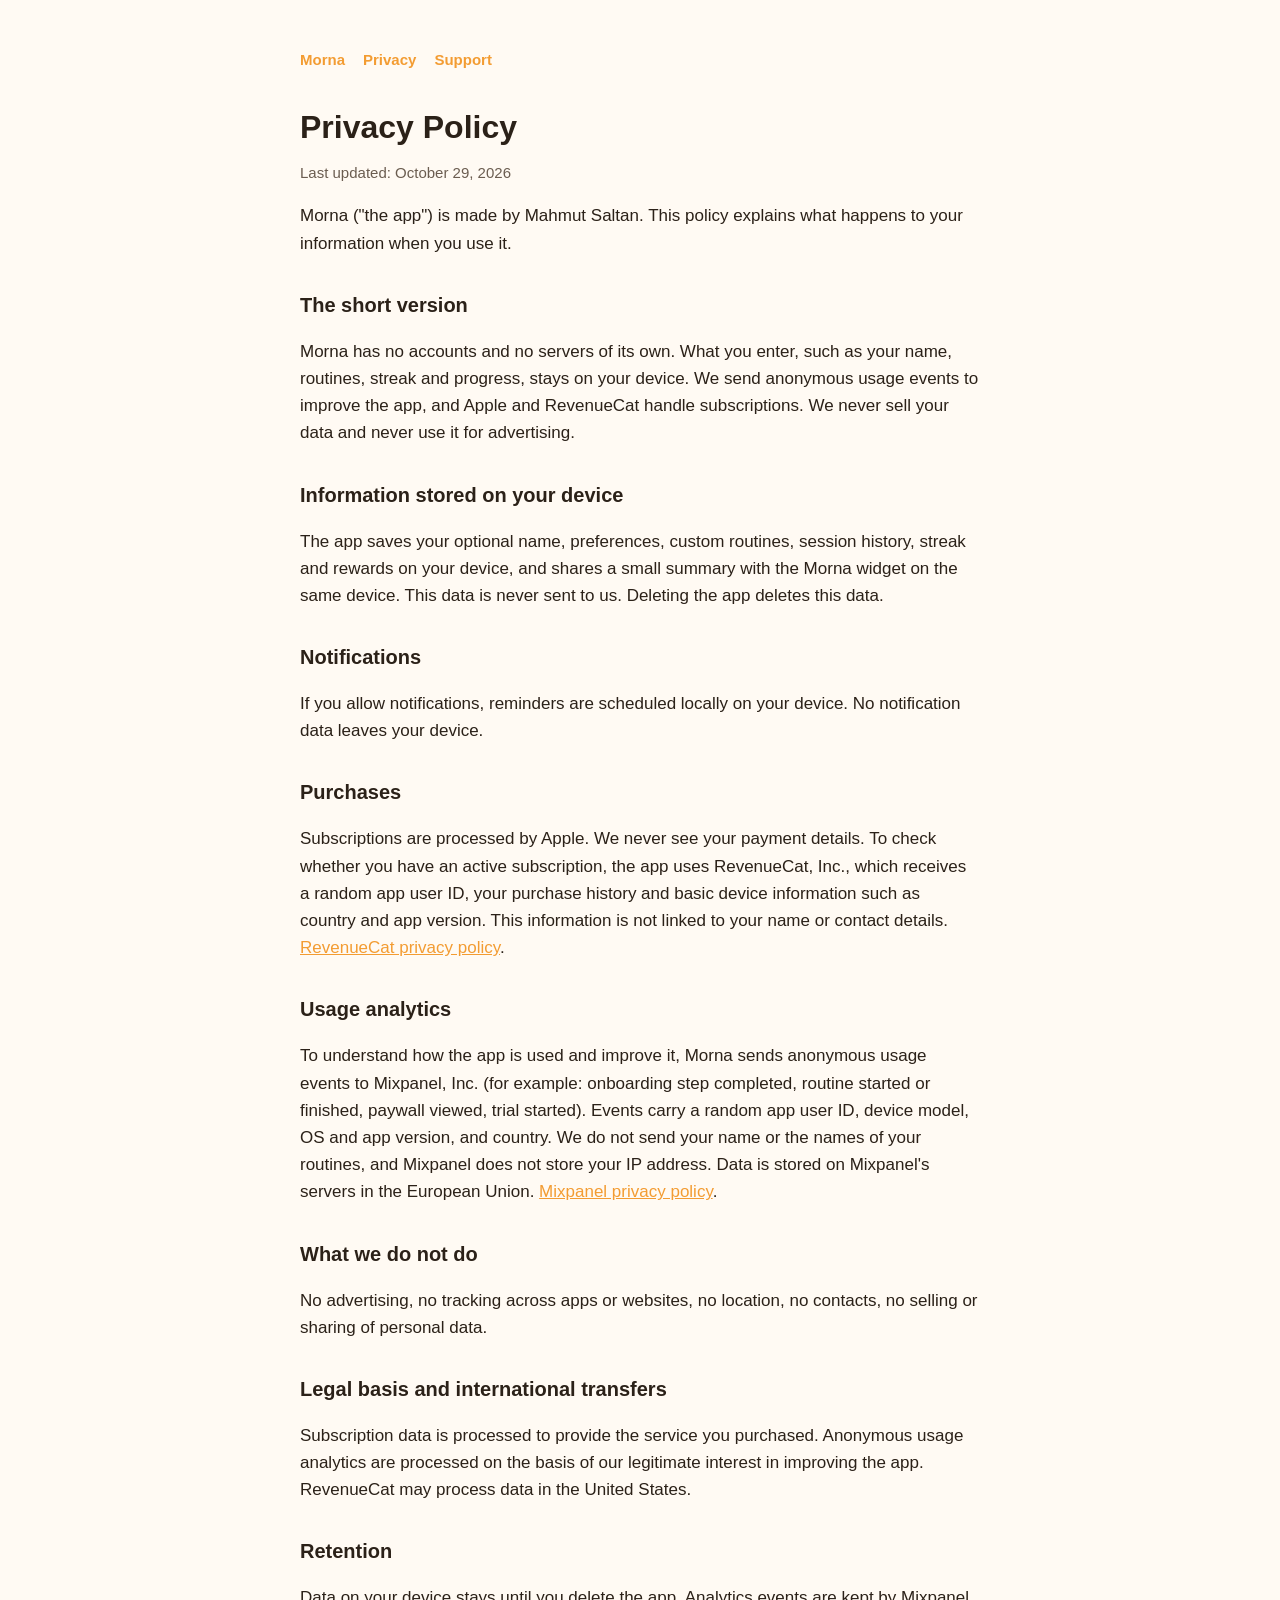
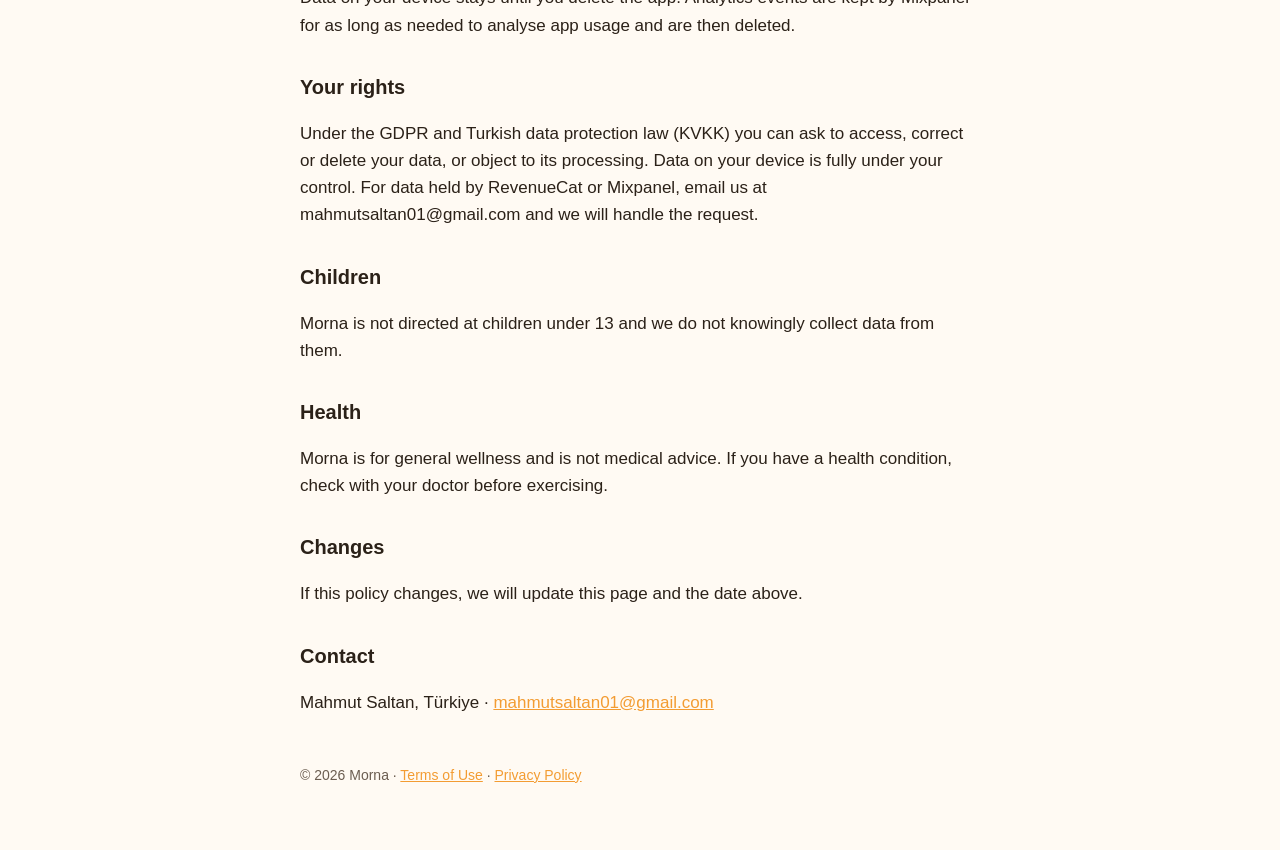
==== privacy.html @ e1526115 "Add Morna website: home, privacy policy and support pages Co-Authored-By: Claude Opus 5.5 <noreply@a" ====
<!doctype html><html lang="en"><head><meta charset="utf-8"><meta name="viewport" content="width=device-width,initial-scale=1"><title>Morna Privacy Policy</title><link rel="stylesheet" href="style.css"></head><body><main><nav><a href="./">Morna</a><a href="privacy.html">Privacy</a><a href="support.html">Support</a></nav>
<h1>Privacy Policy</h1>
<p class="muted">Last updated: October 29, 2026</p>
<p>Morna ("the app") is made by Mahmut Saltan. This policy explains what happens to your information when you use it.</p>
<h2>The short version</h2>
<p>Morna has no accounts and no servers of its own. What you enter, such as your name, routines, streak and progress, stays on your device. We send anonymous usage events to improve the app, and Apple and RevenueCat handle subscriptions. We never sell your data and never use it for advertising.</p>
<h2>Information stored on your device</h2>
<p>The app saves your optional name, preferences, custom routines, session history, streak and rewards on your device, and shares a small summary with the Morna widget on the same device. This data is never sent to us. Deleting the app deletes this data.</p>
<h2>Notifications</h2>
<p>If you allow notifications, reminders are scheduled locally on your device. No notification data leaves your device.</p>
<h2>Purchases</h2>
<p>Subscriptions are processed by Apple. We never see your payment details. To check whether you have an active subscription, the app uses RevenueCat, Inc., which receives a random app user ID, your purchase history and basic device information such as country and app version. This information is not linked to your name or contact details. <a href="https://www.revenuecat.com/privacy">RevenueCat privacy policy</a>.</p>
<h2>Usage analytics</h2>
<p>To understand how the app is used and improve it, Morna sends anonymous usage events to Mixpanel, Inc. (for example: onboarding step completed, routine started or finished, paywall viewed, trial started). Events carry a random app user ID, device model, OS and app version, and country. We do not send your name or the names of your routines, and Mixpanel does not store your IP address. Data is stored on Mixpanel's servers in the European Union. <a href="https://mixpanel.com/legal/privacy-policy">Mixpanel privacy policy</a>.</p>
<h2>What we do not do</h2>
<p>No advertising, no tracking across apps or websites, no location, no contacts, no selling or sharing of personal data.</p>
<h2>Legal basis and international transfers</h2>
<p>Subscription data is processed to provide the service you purchased. Anonymous usage analytics are processed on the basis of our legitimate interest in improving the app. RevenueCat may process data in the United States.</p>
<h2>Retention</h2>
<p>Data on your device stays until you delete the app. Analytics events are kept by Mixpanel for as long as needed to analyse app usage and are then deleted.</p>
<h2>Your rights</h2>
<p>Under the GDPR and Turkish data protection law (KVKK) you can ask to access, correct or delete your data, or object to its processing. Data on your device is fully under your control. For data held by RevenueCat or Mixpanel, email us at mahmutsaltan01@gmail.com and we will handle the request.</p>
<h2>Children</h2>
<p>Morna is not directed at children under 13 and we do not knowingly collect data from them.</p>
<h2>Health</h2>
<p>Morna is for general wellness and is not medical advice. If you have a health condition, check with your doctor before exercising.</p>
<h2>Changes</h2>
<p>If this policy changes, we will update this page and the date above.</p>
<h2>Contact</h2>
<p>Mahmut Saltan, Türkiye · <a href="mailto:mahmutsaltan01@gmail.com">mahmutsaltan01@gmail.com</a></p>
<footer>© 2026 Morna · <a href="https://www.apple.com/legal/internet-services/itunes/dev/stdeula/">Terms of Use</a> · <a href="privacy.html">Privacy Policy</a></footer></main></body></html>
---- style.css ----
:root{--bg:#fffaf3;--text:#2b2118;--muted:#6b5d50;--accent:#f39c32;--card:#ffffff;--line:#efe3d3}
@media (prefers-color-scheme:dark){:root{--bg:#17120e;--text:#f5ece2;--muted:#b3a597;--card:#221b15;--line:#3a2f26}}
*{box-sizing:border-box}
body{margin:0;background:var(--bg);color:var(--text);font:17px/1.6 -apple-system,BlinkMacSystemFont,"SF Pro Text","Segoe UI",Roboto,sans-serif}
main{max-width:720px;margin:0 auto;padding:48px 20px 64px}
h1{font-size:32px;line-height:1.2;margin:0 0 8px}
h2{font-size:20px;margin:32px 0 8px}
p,li{color:var(--text)}
.muted{color:var(--muted);font-size:15px}
a{color:var(--accent)}
.card{background:var(--card);border:1px solid var(--line);border-radius:16px;padding:20px 22px;margin:20px 0}
nav{display:flex;gap:18px;margin-bottom:36px;font-size:15px}
nav a{text-decoration:none;font-weight:600}
footer{margin-top:48px;color:var(--muted);font-size:14px}
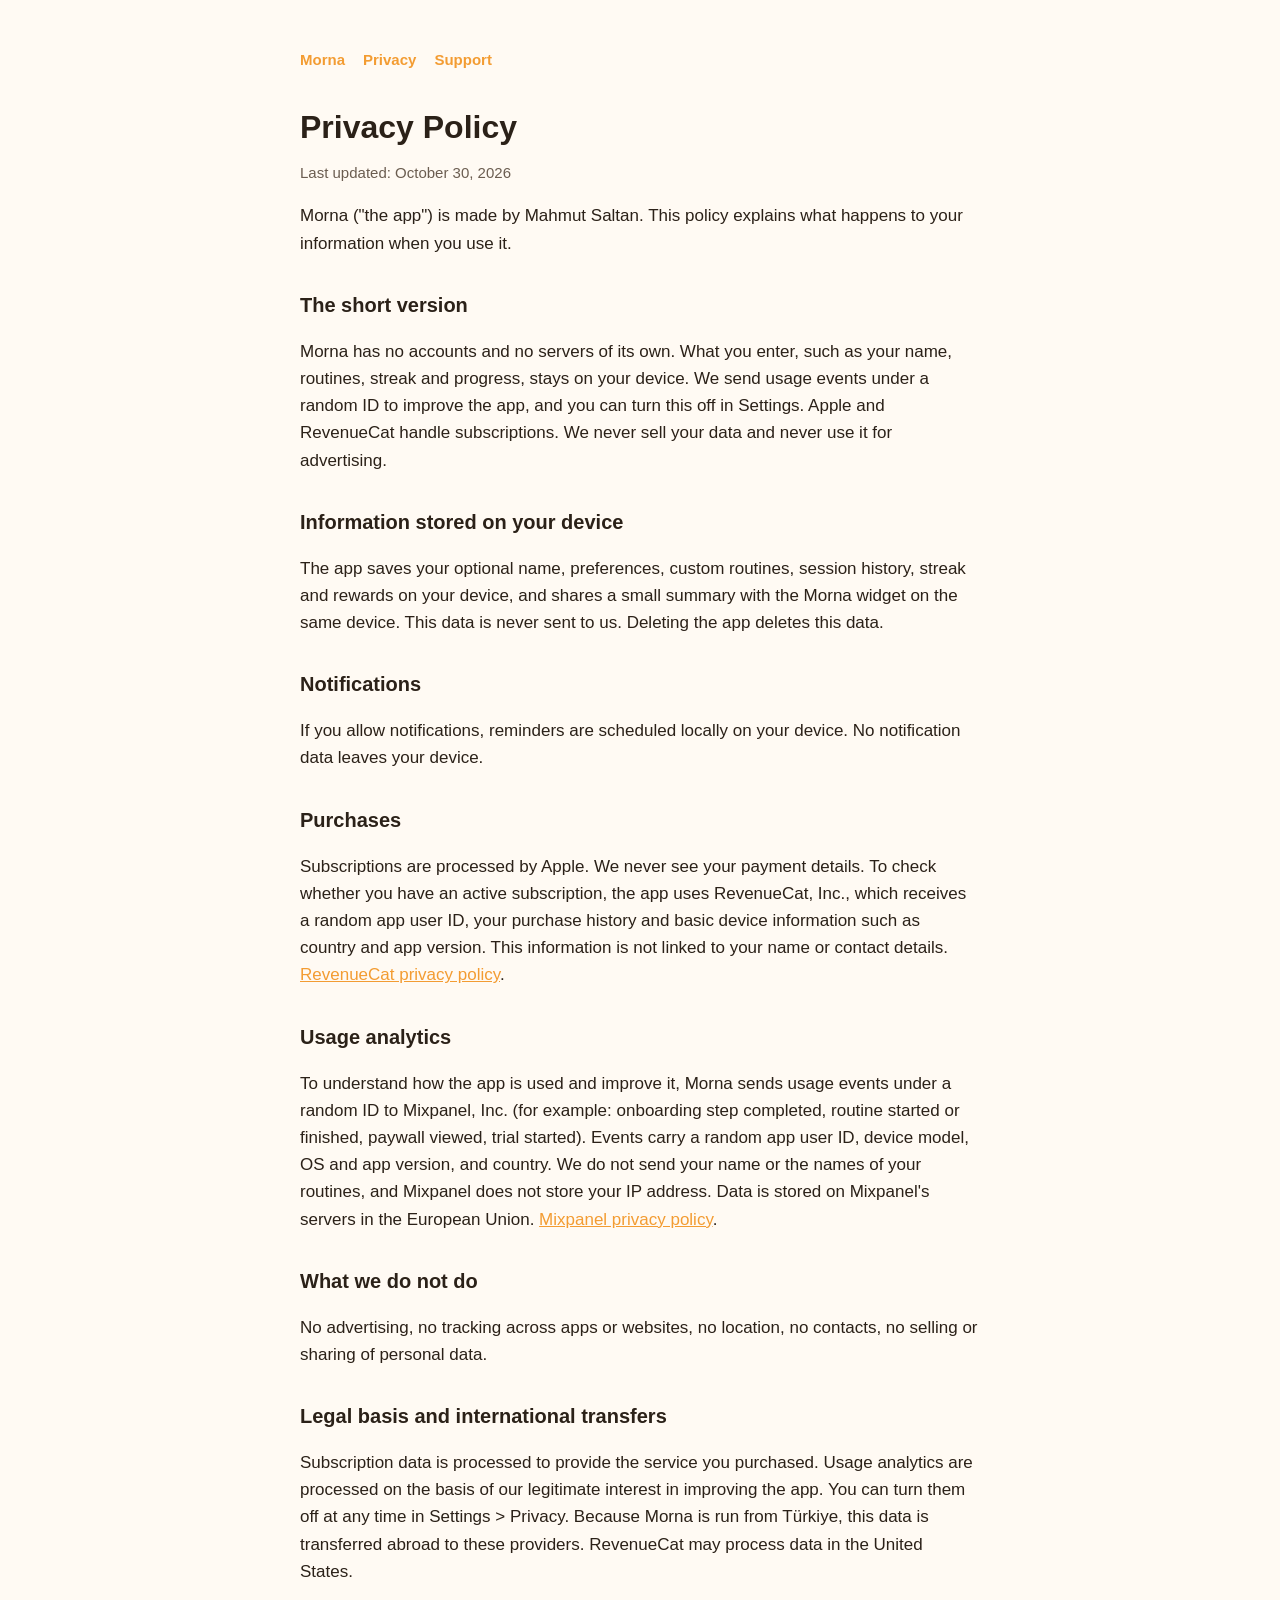
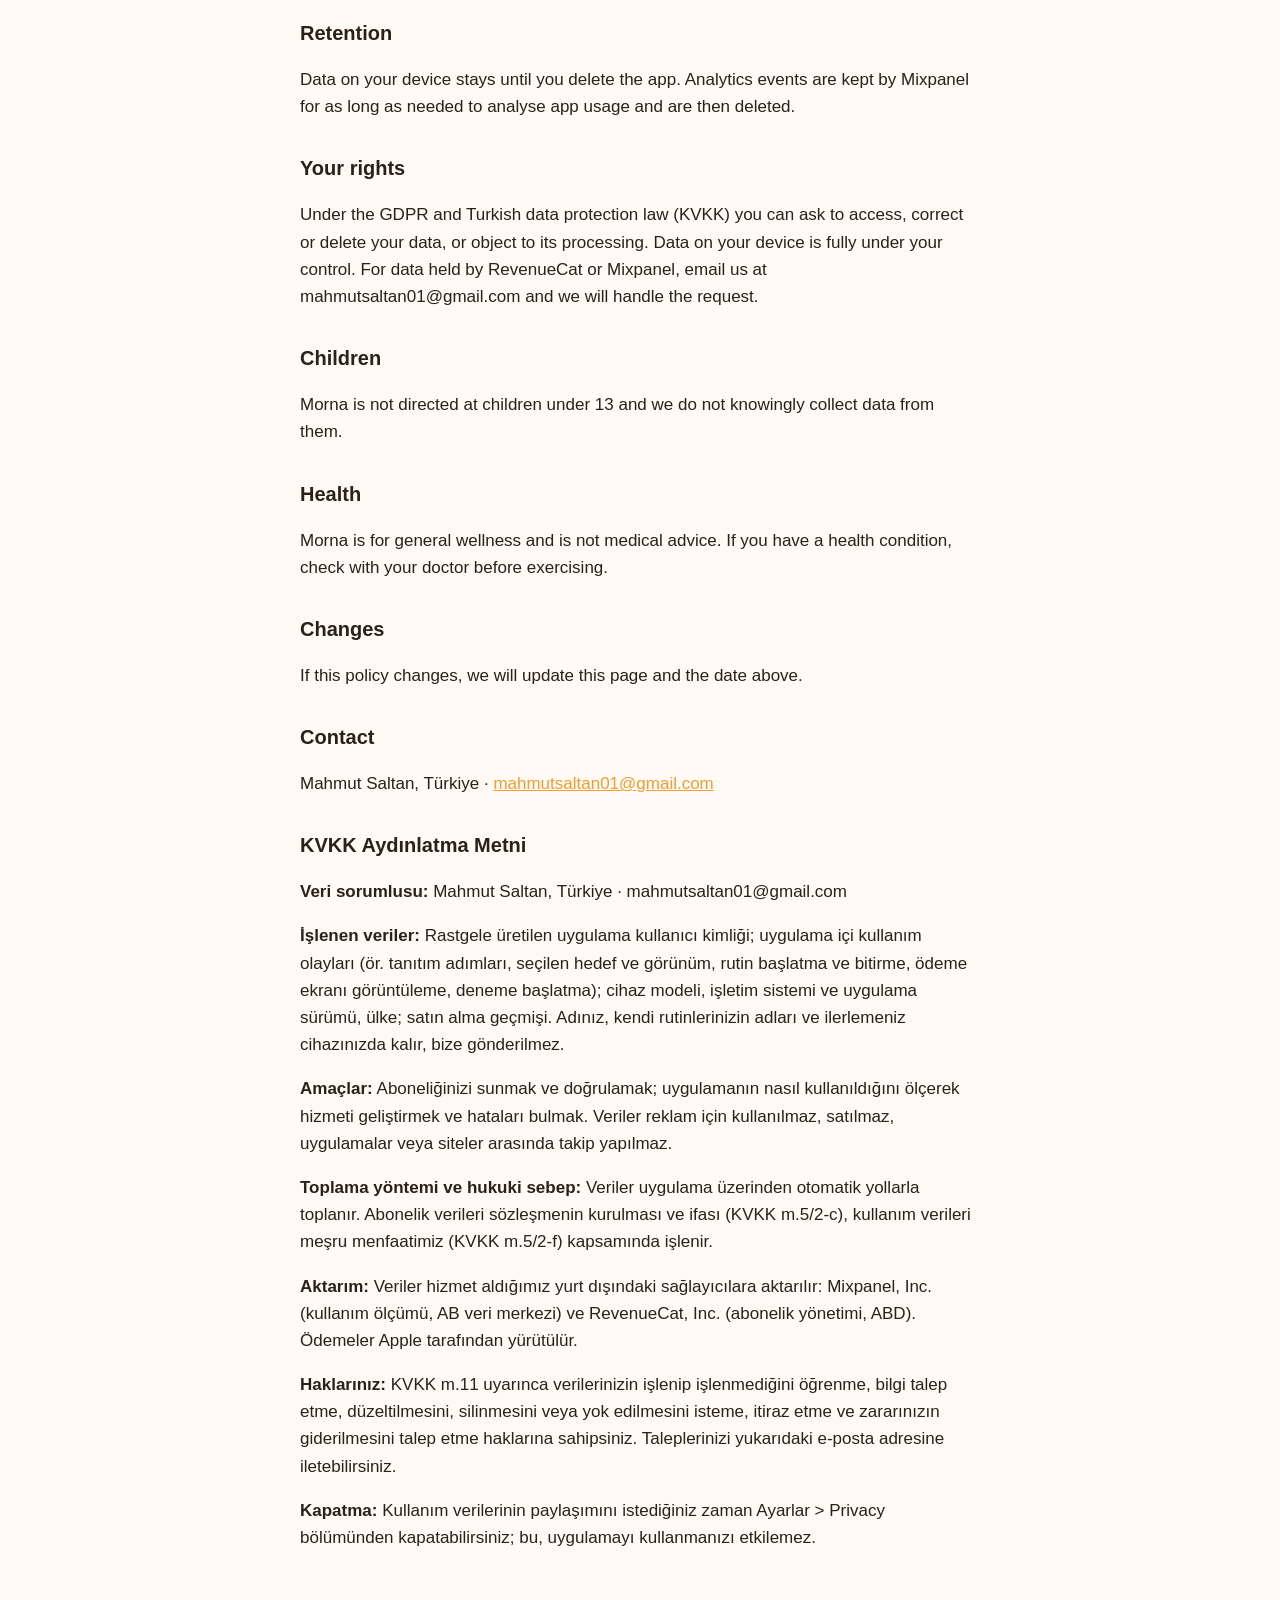
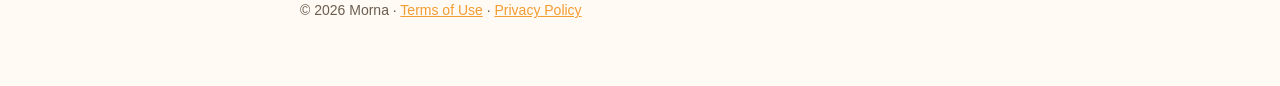
==== commit 873315b4: "Privacy: usage data off switch, Turkish KVKK notice Co-Authored-By: Claude Opus 5.5 <noreply@anthrop" ====
--- a/privacy.html
+++ b/privacy.html
@@ -1,9 +1,9 @@
 <!doctype html><html lang="en"><head><meta charset="utf-8"><meta name="viewport" content="width=device-width,initial-scale=1"><title>Morna Privacy Policy</title><link rel="stylesheet" href="style.css"></head><body><main><nav><a href="./">Morna</a><a href="privacy.html">Privacy</a><a href="support.html">Support</a></nav>
 <h1>Privacy Policy</h1>
-<p class="muted">Last updated: October 29, 2026</p>
+<p class="muted">Last updated: October 30, 2026</p>
 <p>Morna ("the app") is made by Mahmut Saltan. This policy explains what happens to your information when you use it.</p>
 <h2>The short version</h2>
-<p>Morna has no accounts and no servers of its own. What you enter, such as your name, routines, streak and progress, stays on your device. We send anonymous usage events to improve the app, and Apple and RevenueCat handle subscriptions. We never sell your data and never use it for advertising.</p>
+<p>Morna has no accounts and no servers of its own. What you enter, such as your name, routines, streak and progress, stays on your device. We send usage events under a random ID to improve the app, and you can turn this off in Settings. Apple and RevenueCat handle subscriptions. We never sell your data and never use it for advertising.</p>
 <h2>Information stored on your device</h2>
 <p>The app saves your optional name, preferences, custom routines, session history, streak and rewards on your device, and shares a small summary with the Morna widget on the same device. This data is never sent to us. Deleting the app deletes this data.</p>
 <h2>Notifications</h2>
@@ -11,11 +11,11 @@
 <h2>Purchases</h2>
 <p>Subscriptions are processed by Apple. We never see your payment details. To check whether you have an active subscription, the app uses RevenueCat, Inc., which receives a random app user ID, your purchase history and basic device information such as country and app version. This information is not linked to your name or contact details. <a href="https://www.revenuecat.com/privacy">RevenueCat privacy policy</a>.</p>
 <h2>Usage analytics</h2>
-<p>To understand how the app is used and improve it, Morna sends anonymous usage events to Mixpanel, Inc. (for example: onboarding step completed, routine started or finished, paywall viewed, trial started). Events carry a random app user ID, device model, OS and app version, and country. We do not send your name or the names of your routines, and Mixpanel does not store your IP address. Data is stored on Mixpanel's servers in the European Union. <a href="https://mixpanel.com/legal/privacy-policy">Mixpanel privacy policy</a>.</p>
+<p>To understand how the app is used and improve it, Morna sends usage events under a random ID to Mixpanel, Inc. (for example: onboarding step completed, routine started or finished, paywall viewed, trial started). Events carry a random app user ID, device model, OS and app version, and country. We do not send your name or the names of your routines, and Mixpanel does not store your IP address. Data is stored on Mixpanel's servers in the European Union. <a href="https://mixpanel.com/legal/privacy-policy">Mixpanel privacy policy</a>.</p>
 <h2>What we do not do</h2>
 <p>No advertising, no tracking across apps or websites, no location, no contacts, no selling or sharing of personal data.</p>
 <h2>Legal basis and international transfers</h2>
-<p>Subscription data is processed to provide the service you purchased. Anonymous usage analytics are processed on the basis of our legitimate interest in improving the app. RevenueCat may process data in the United States.</p>
+<p>Subscription data is processed to provide the service you purchased. Usage analytics are processed on the basis of our legitimate interest in improving the app. You can turn them off at any time in Settings &gt; Privacy. Because Morna is run from Türkiye, this data is transferred abroad to these providers. RevenueCat may process data in the United States.</p>
 <h2>Retention</h2>
 <p>Data on your device stays until you delete the app. Analytics events are kept by Mixpanel for as long as needed to analyse app usage and are then deleted.</p>
 <h2>Your rights</h2>
@@ -28,4 +28,14 @@
 <p>If this policy changes, we will update this page and the date above.</p>
 <h2>Contact</h2>
 <p>Mahmut Saltan, Türkiye · <a href="mailto:mahmutsaltan01@gmail.com">mahmutsaltan01@gmail.com</a></p>
+<h2 id="kvkk" lang="tr">KVKK Aydınlatma Metni</h2>
+<div lang="tr">
+<p><strong>Veri sorumlusu:</strong> Mahmut Saltan, Türkiye · mahmutsaltan01@gmail.com</p>
+<p><strong>İşlenen veriler:</strong> Rastgele üretilen uygulama kullanıcı kimliği; uygulama içi kullanım olayları (ör. tanıtım adımları, seçilen hedef ve görünüm, rutin başlatma ve bitirme, ödeme ekranı görüntüleme, deneme başlatma); cihaz modeli, işletim sistemi ve uygulama sürümü, ülke; satın alma geçmişi. Adınız, kendi rutinlerinizin adları ve ilerlemeniz cihazınızda kalır, bize gönderilmez.</p>
+<p><strong>Amaçlar:</strong> Aboneliğinizi sunmak ve doğrulamak; uygulamanın nasıl kullanıldığını ölçerek hizmeti geliştirmek ve hataları bulmak. Veriler reklam için kullanılmaz, satılmaz, uygulamalar veya siteler arasında takip yapılmaz.</p>
+<p><strong>Toplama yöntemi ve hukuki sebep:</strong> Veriler uygulama üzerinden otomatik yollarla toplanır. Abonelik verileri sözleşmenin kurulması ve ifası (KVKK m.5/2-c), kullanım verileri meşru menfaatimiz (KVKK m.5/2-f) kapsamında işlenir.</p>
+<p><strong>Aktarım:</strong> Veriler hizmet aldığımız yurt dışındaki sağlayıcılara aktarılır: Mixpanel, Inc. (kullanım ölçümü, AB veri merkezi) ve RevenueCat, Inc. (abonelik yönetimi, ABD). Ödemeler Apple tarafından yürütülür.</p>
+<p><strong>Haklarınız:</strong> KVKK m.11 uyarınca verilerinizin işlenip işlenmediğini öğrenme, bilgi talep etme, düzeltilmesini, silinmesini veya yok edilmesini isteme, itiraz etme ve zararınızın giderilmesini talep etme haklarına sahipsiniz. Taleplerinizi yukarıdaki e-posta adresine iletebilirsiniz.</p>
+<p><strong>Kapatma:</strong> Kullanım verilerinin paylaşımını istediğiniz zaman Ayarlar &gt; Privacy bölümünden kapatabilirsiniz; bu, uygulamayı kullanmanızı etkilemez.</p>
+</div>
 <footer>© 2026 Morna · <a href="https://www.apple.com/legal/internet-services/itunes/dev/stdeula/">Terms of Use</a> · <a href="privacy.html">Privacy Policy</a></footer></main></body></html>
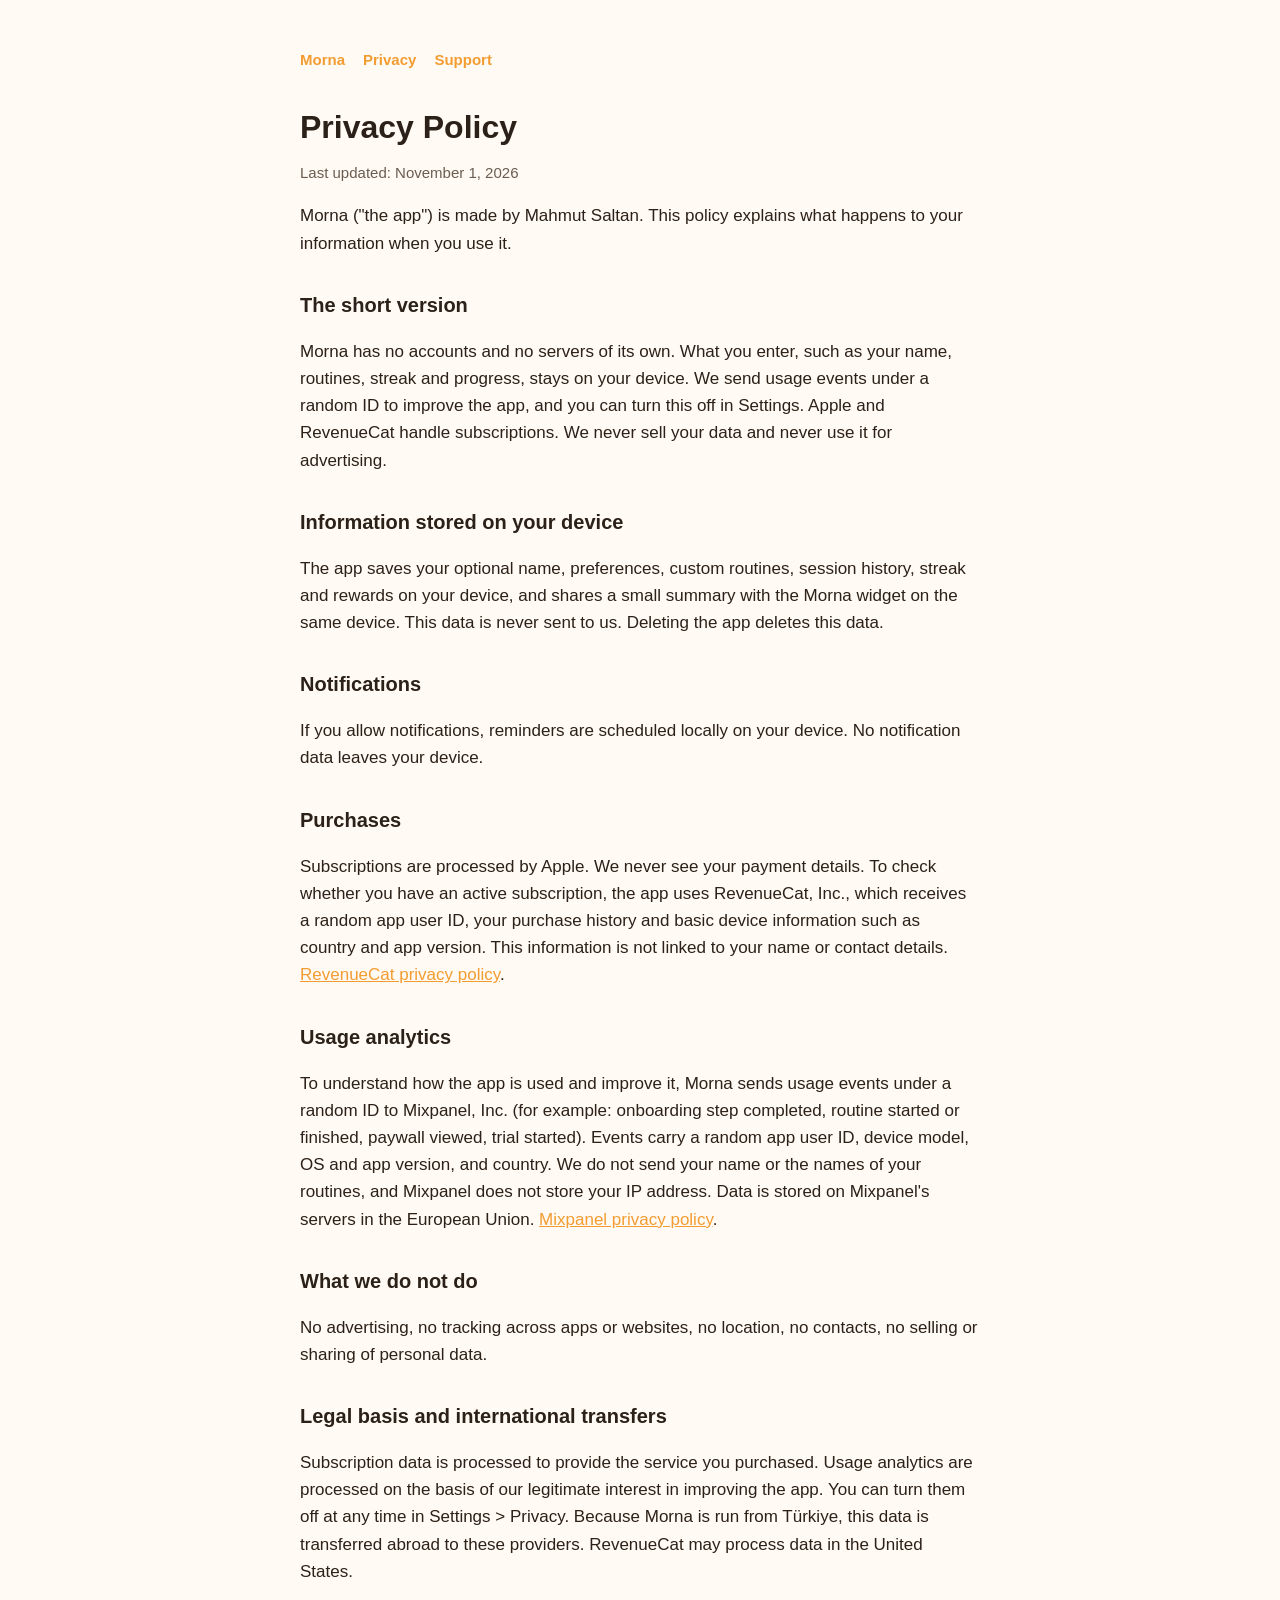
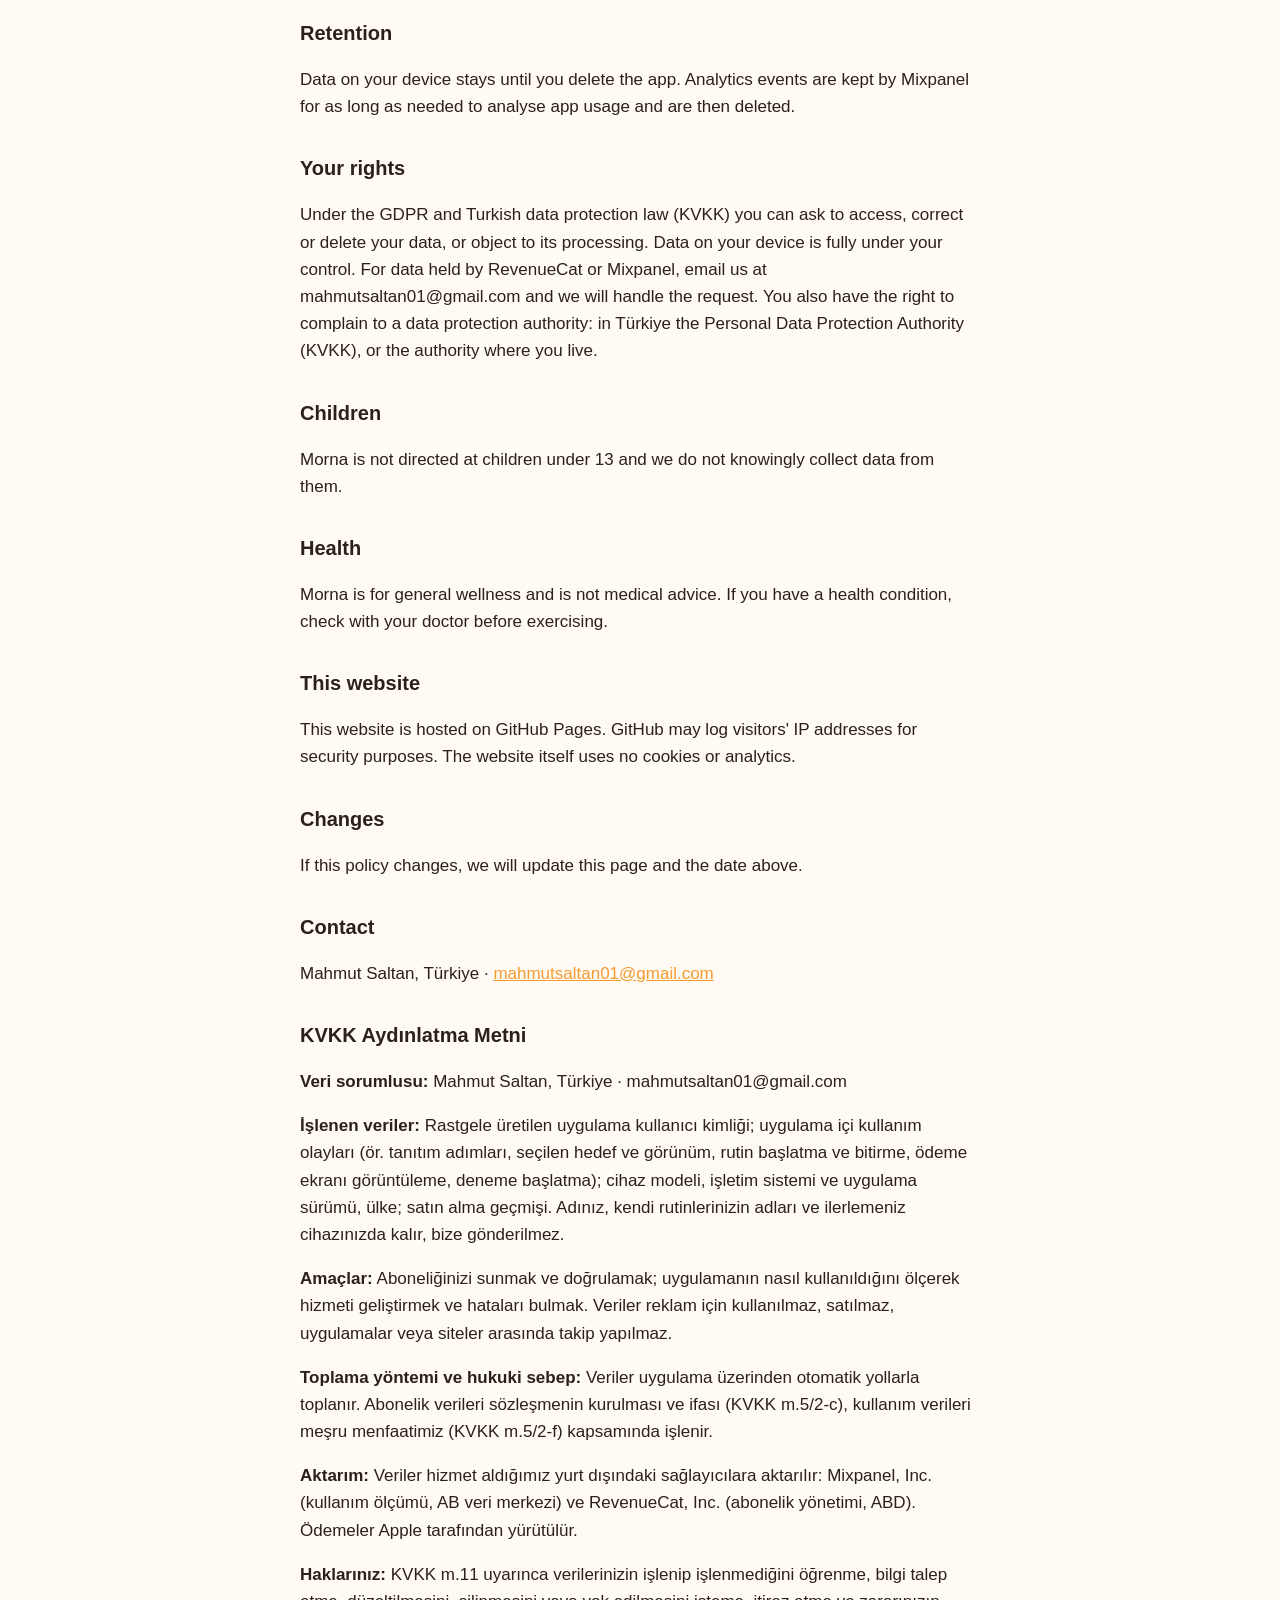
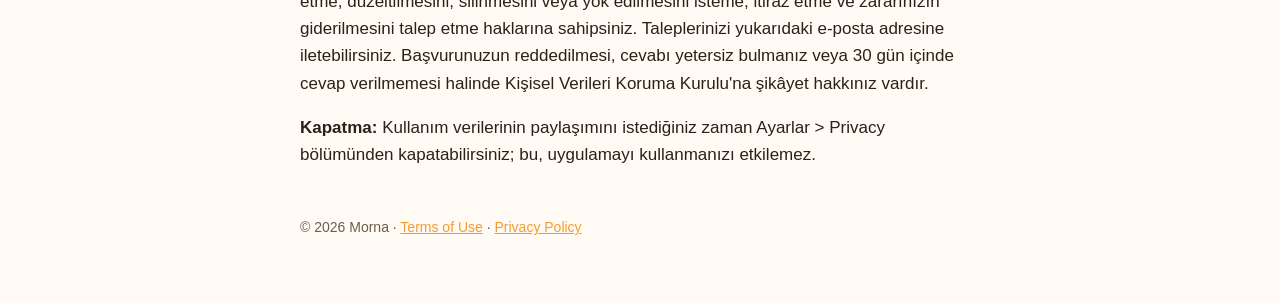
==== commit 77a3b676: "Privacy: right to complain, website hosting note Adds the right to complain to a data protection aut" ====
--- a/privacy.html
+++ b/privacy.html
@@ -1,6 +1,6 @@
 <!doctype html><html lang="en"><head><meta charset="utf-8"><meta name="viewport" content="width=device-width,initial-scale=1"><title>Morna Privacy Policy</title><link rel="stylesheet" href="style.css"></head><body><main><nav><a href="./">Morna</a><a href="privacy.html">Privacy</a><a href="support.html">Support</a></nav>
 <h1>Privacy Policy</h1>
-<p class="muted">Last updated: October 30, 2026</p>
+<p class="muted">Last updated: November 1, 2026</p>
 <p>Morna ("the app") is made by Mahmut Saltan. This policy explains what happens to your information when you use it.</p>
 <h2>The short version</h2>
 <p>Morna has no accounts and no servers of its own. What you enter, such as your name, routines, streak and progress, stays on your device. We send usage events under a random ID to improve the app, and you can turn this off in Settings. Apple and RevenueCat handle subscriptions. We never sell your data and never use it for advertising.</p>
@@ -19,11 +19,13 @@
 <h2>Retention</h2>
 <p>Data on your device stays until you delete the app. Analytics events are kept by Mixpanel for as long as needed to analyse app usage and are then deleted.</p>
 <h2>Your rights</h2>
-<p>Under the GDPR and Turkish data protection law (KVKK) you can ask to access, correct or delete your data, or object to its processing. Data on your device is fully under your control. For data held by RevenueCat or Mixpanel, email us at mahmutsaltan01@gmail.com and we will handle the request.</p>
+<p>Under the GDPR and Turkish data protection law (KVKK) you can ask to access, correct or delete your data, or object to its processing. Data on your device is fully under your control. For data held by RevenueCat or Mixpanel, email us at mahmutsaltan01@gmail.com and we will handle the request. You also have the right to complain to a data protection authority: in Türkiye the Personal Data Protection Authority (KVKK), or the authority where you live.</p>
 <h2>Children</h2>
 <p>Morna is not directed at children under 13 and we do not knowingly collect data from them.</p>
 <h2>Health</h2>
 <p>Morna is for general wellness and is not medical advice. If you have a health condition, check with your doctor before exercising.</p>
+<h2>This website</h2>
+<p>This website is hosted on GitHub Pages. GitHub may log visitors' IP addresses for security purposes. The website itself uses no cookies or analytics.</p>
 <h2>Changes</h2>
 <p>If this policy changes, we will update this page and the date above.</p>
 <h2>Contact</h2>
@@ -35,7 +37,7 @@
 <p><strong>Amaçlar:</strong> Aboneliğinizi sunmak ve doğrulamak; uygulamanın nasıl kullanıldığını ölçerek hizmeti geliştirmek ve hataları bulmak. Veriler reklam için kullanılmaz, satılmaz, uygulamalar veya siteler arasında takip yapılmaz.</p>
 <p><strong>Toplama yöntemi ve hukuki sebep:</strong> Veriler uygulama üzerinden otomatik yollarla toplanır. Abonelik verileri sözleşmenin kurulması ve ifası (KVKK m.5/2-c), kullanım verileri meşru menfaatimiz (KVKK m.5/2-f) kapsamında işlenir.</p>
 <p><strong>Aktarım:</strong> Veriler hizmet aldığımız yurt dışındaki sağlayıcılara aktarılır: Mixpanel, Inc. (kullanım ölçümü, AB veri merkezi) ve RevenueCat, Inc. (abonelik yönetimi, ABD). Ödemeler Apple tarafından yürütülür.</p>
-<p><strong>Haklarınız:</strong> KVKK m.11 uyarınca verilerinizin işlenip işlenmediğini öğrenme, bilgi talep etme, düzeltilmesini, silinmesini veya yok edilmesini isteme, itiraz etme ve zararınızın giderilmesini talep etme haklarına sahipsiniz. Taleplerinizi yukarıdaki e-posta adresine iletebilirsiniz.</p>
+<p><strong>Haklarınız:</strong> KVKK m.11 uyarınca verilerinizin işlenip işlenmediğini öğrenme, bilgi talep etme, düzeltilmesini, silinmesini veya yok edilmesini isteme, itiraz etme ve zararınızın giderilmesini talep etme haklarına sahipsiniz. Taleplerinizi yukarıdaki e-posta adresine iletebilirsiniz. Başvurunuzun reddedilmesi, cevabı yetersiz bulmanız veya 30 gün içinde cevap verilmemesi halinde Kişisel Verileri Koruma Kurulu'na şikâyet hakkınız vardır.</p>
 <p><strong>Kapatma:</strong> Kullanım verilerinin paylaşımını istediğiniz zaman Ayarlar &gt; Privacy bölümünden kapatabilirsiniz; bu, uygulamayı kullanmanızı etkilemez.</p>
 </div>
 <footer>© 2026 Morna · <a href="https://www.apple.com/legal/internet-services/itunes/dev/stdeula/">Terms of Use</a> · <a href="privacy.html">Privacy Policy</a></footer></main></body></html>
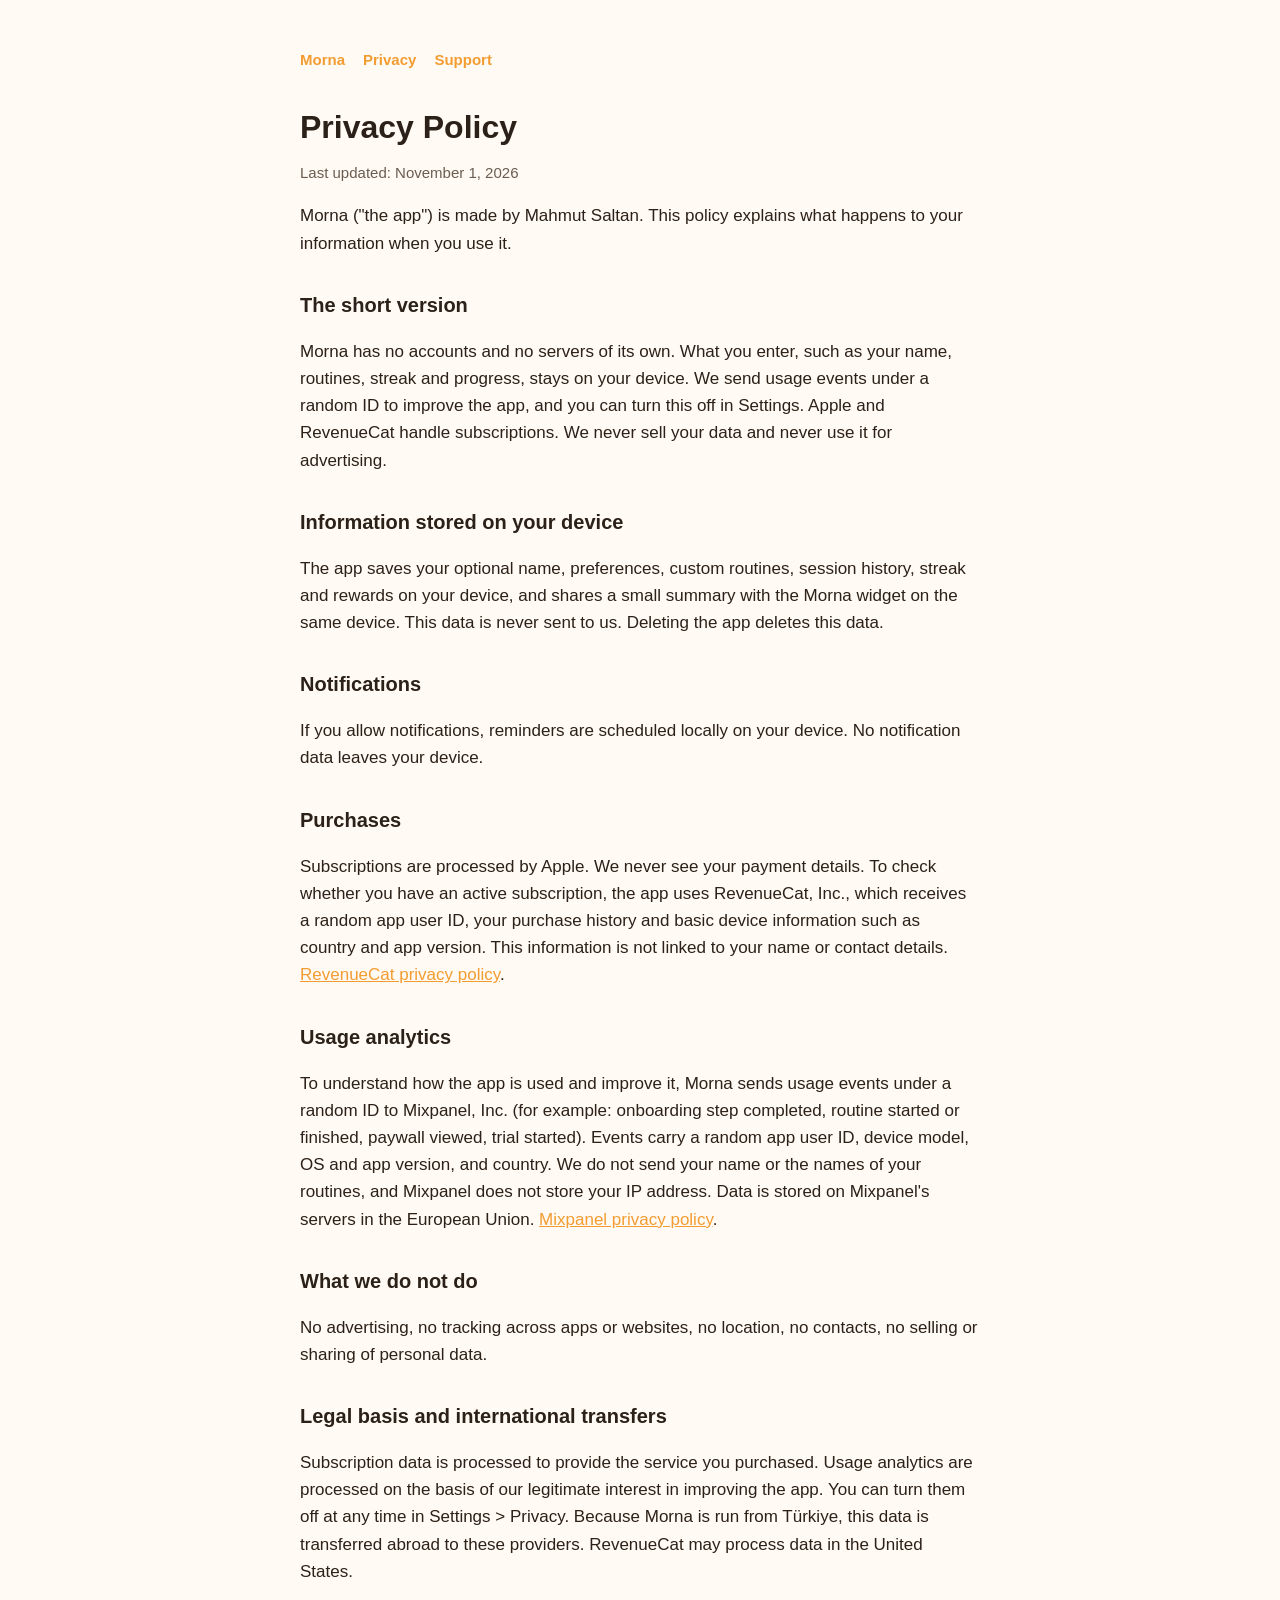
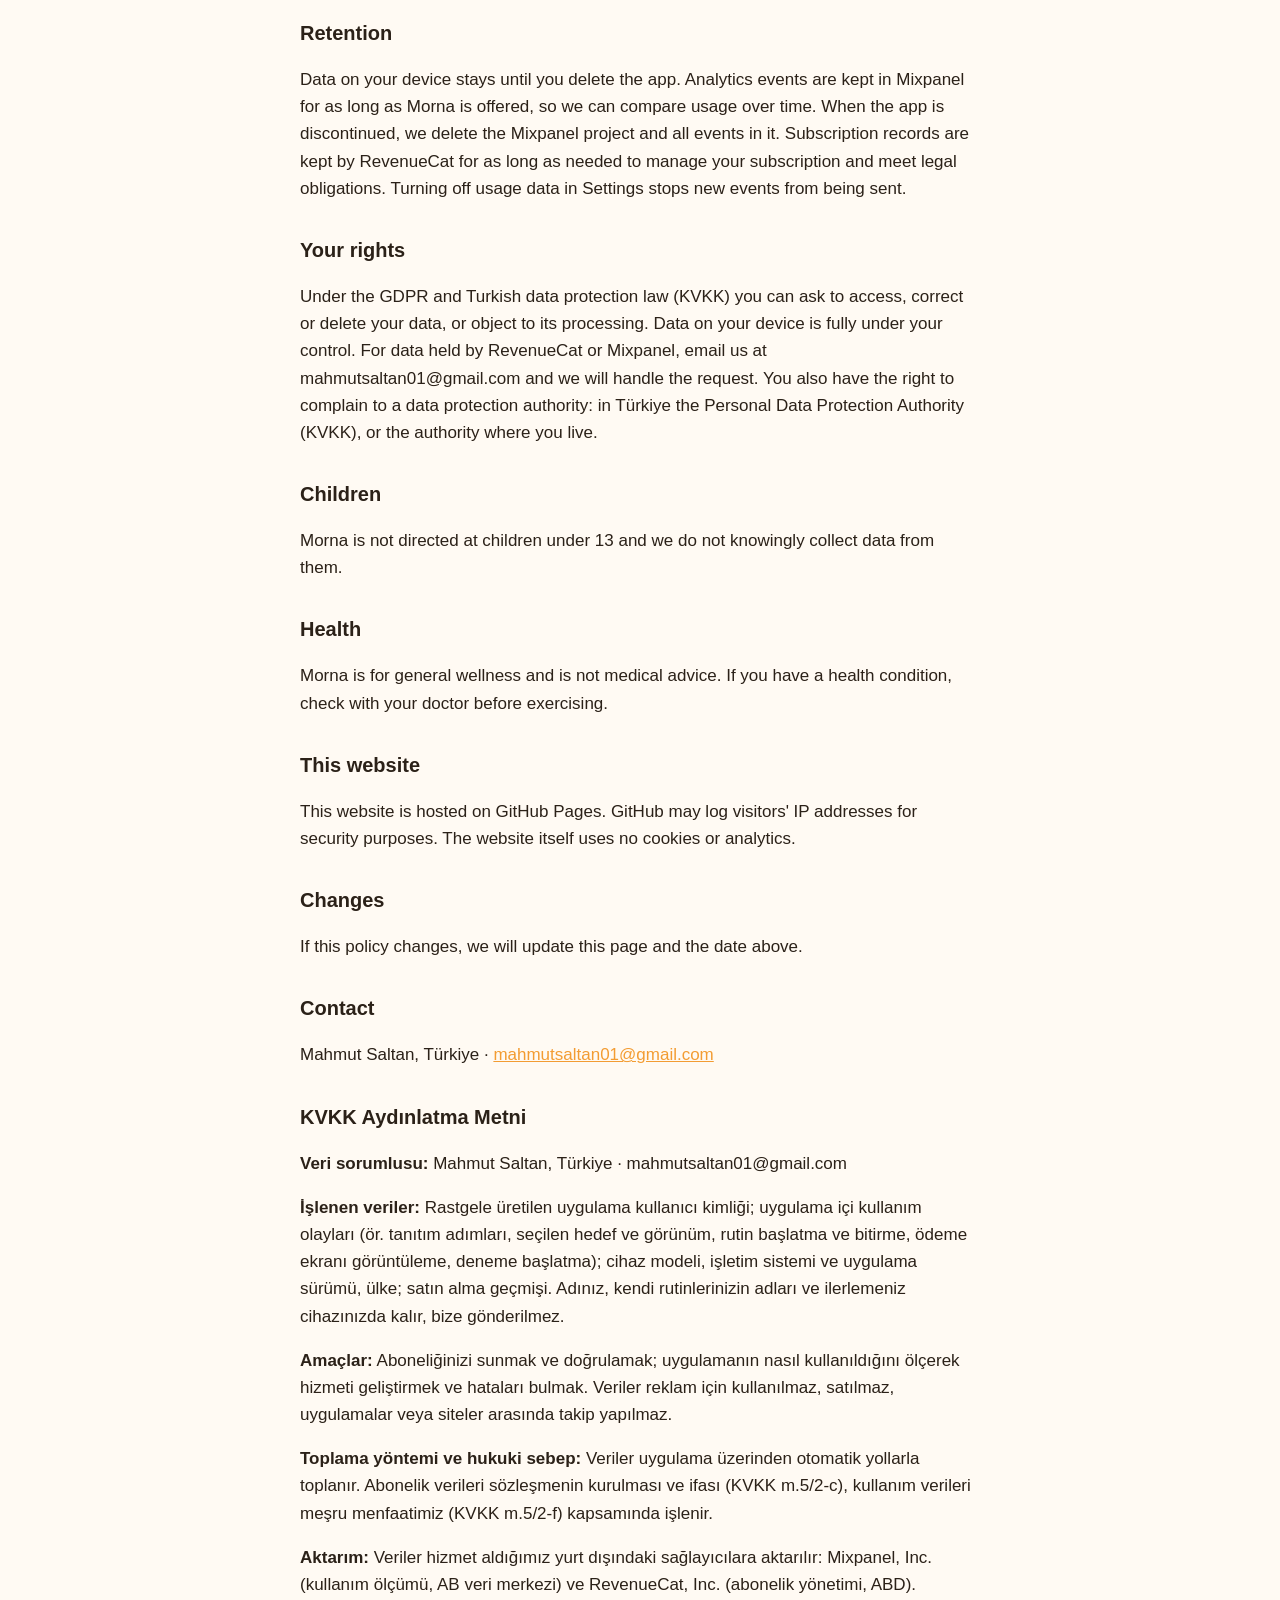
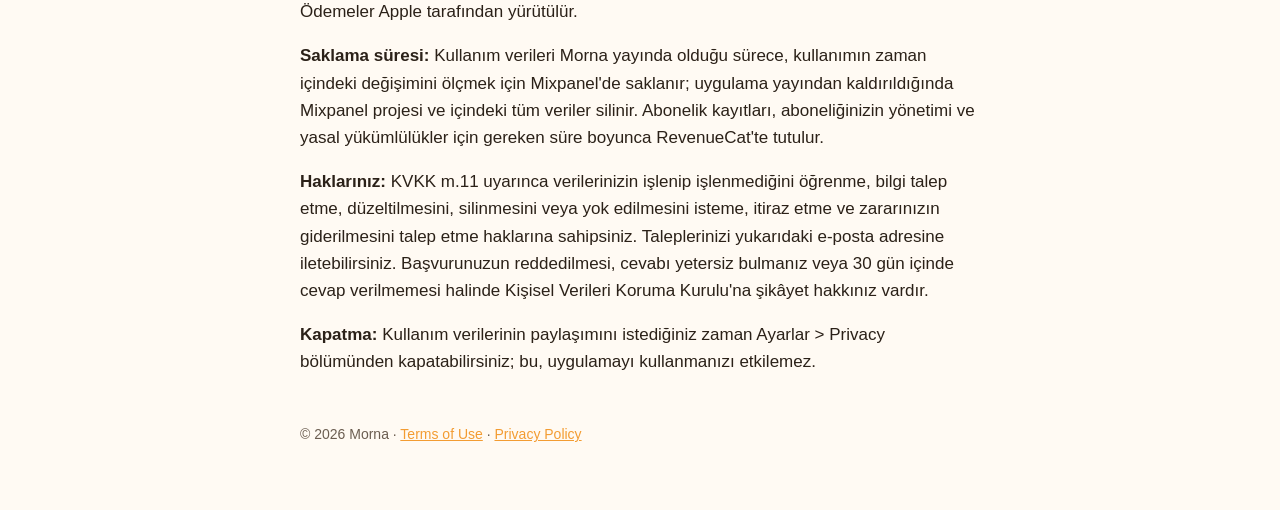
==== commit 98b24efa: "Privacy: state how long analytics and subscription data are kept Mixpanel's free plan has no retenti" ====
--- a/privacy.html
+++ b/privacy.html
@@ -17,7 +17,7 @@
 <h2>Legal basis and international transfers</h2>
 <p>Subscription data is processed to provide the service you purchased. Usage analytics are processed on the basis of our legitimate interest in improving the app. You can turn them off at any time in Settings &gt; Privacy. Because Morna is run from Türkiye, this data is transferred abroad to these providers. RevenueCat may process data in the United States.</p>
 <h2>Retention</h2>
-<p>Data on your device stays until you delete the app. Analytics events are kept by Mixpanel for as long as needed to analyse app usage and are then deleted.</p>
+<p>Data on your device stays until you delete the app. Analytics events are kept in Mixpanel for as long as Morna is offered, so we can compare usage over time. When the app is discontinued, we delete the Mixpanel project and all events in it. Subscription records are kept by RevenueCat for as long as needed to manage your subscription and meet legal obligations. Turning off usage data in Settings stops new events from being sent.</p>
 <h2>Your rights</h2>
 <p>Under the GDPR and Turkish data protection law (KVKK) you can ask to access, correct or delete your data, or object to its processing. Data on your device is fully under your control. For data held by RevenueCat or Mixpanel, email us at mahmutsaltan01@gmail.com and we will handle the request. You also have the right to complain to a data protection authority: in Türkiye the Personal Data Protection Authority (KVKK), or the authority where you live.</p>
 <h2>Children</h2>
@@ -37,6 +37,7 @@
 <p><strong>Amaçlar:</strong> Aboneliğinizi sunmak ve doğrulamak; uygulamanın nasıl kullanıldığını ölçerek hizmeti geliştirmek ve hataları bulmak. Veriler reklam için kullanılmaz, satılmaz, uygulamalar veya siteler arasında takip yapılmaz.</p>
 <p><strong>Toplama yöntemi ve hukuki sebep:</strong> Veriler uygulama üzerinden otomatik yollarla toplanır. Abonelik verileri sözleşmenin kurulması ve ifası (KVKK m.5/2-c), kullanım verileri meşru menfaatimiz (KVKK m.5/2-f) kapsamında işlenir.</p>
 <p><strong>Aktarım:</strong> Veriler hizmet aldığımız yurt dışındaki sağlayıcılara aktarılır: Mixpanel, Inc. (kullanım ölçümü, AB veri merkezi) ve RevenueCat, Inc. (abonelik yönetimi, ABD). Ödemeler Apple tarafından yürütülür.</p>
+<p><strong>Saklama süresi:</strong> Kullanım verileri Morna yayında olduğu sürece, kullanımın zaman içindeki değişimini ölçmek için Mixpanel'de saklanır; uygulama yayından kaldırıldığında Mixpanel projesi ve içindeki tüm veriler silinir. Abonelik kayıtları, aboneliğinizin yönetimi ve yasal yükümlülükler için gereken süre boyunca RevenueCat'te tutulur.</p>
 <p><strong>Haklarınız:</strong> KVKK m.11 uyarınca verilerinizin işlenip işlenmediğini öğrenme, bilgi talep etme, düzeltilmesini, silinmesini veya yok edilmesini isteme, itiraz etme ve zararınızın giderilmesini talep etme haklarına sahipsiniz. Taleplerinizi yukarıdaki e-posta adresine iletebilirsiniz. Başvurunuzun reddedilmesi, cevabı yetersiz bulmanız veya 30 gün içinde cevap verilmemesi halinde Kişisel Verileri Koruma Kurulu'na şikâyet hakkınız vardır.</p>
 <p><strong>Kapatma:</strong> Kullanım verilerinin paylaşımını istediğiniz zaman Ayarlar &gt; Privacy bölümünden kapatabilirsiniz; bu, uygulamayı kullanmanızı etkilemez.</p>
 </div>
